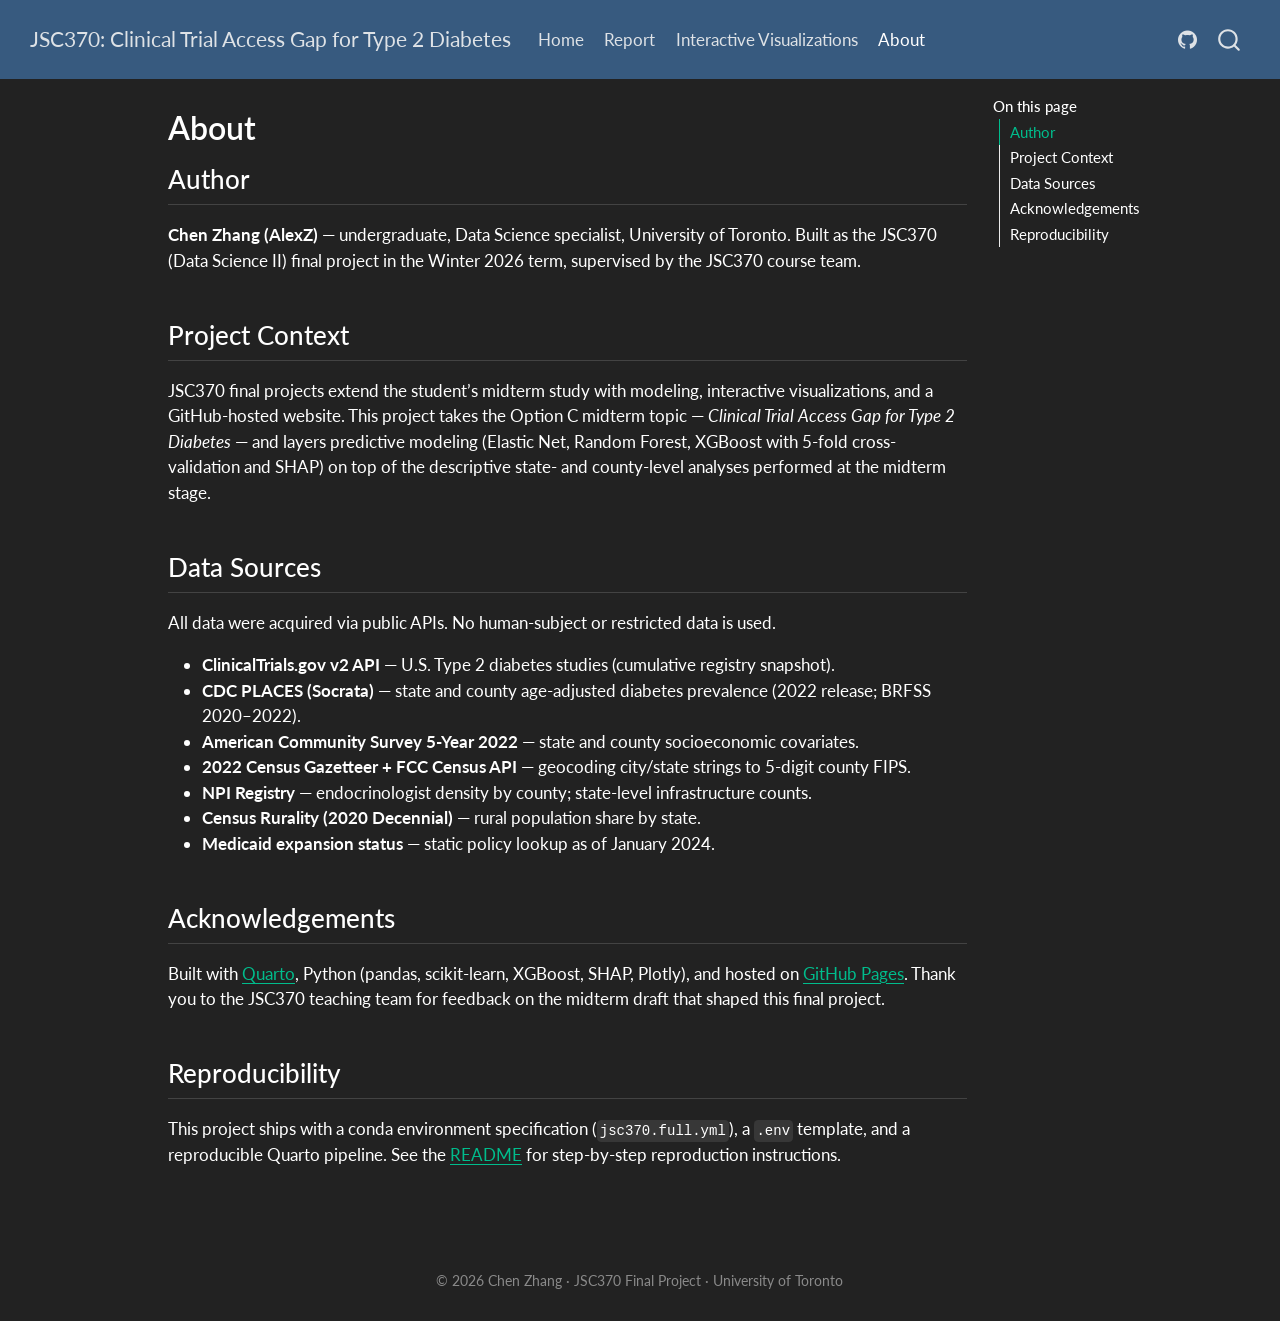
==== docs/about.html @ 354aac94 "feat: scaffold Quarto website for JSC370 final project Adds the multi-page site skeleton that will h" ====
<!DOCTYPE html>
<html xmlns="http://www.w3.org/1999/xhtml" lang="en" xml:lang="en"><head>

<meta charset="utf-8">
<meta name="generator" content="quarto-1.8.26">

<meta name="viewport" content="width=device-width, initial-scale=1.0, user-scalable=yes">


<title>About – JSC370: Clinical Trial Access Gap for Type 2 Diabetes</title>
<style>
code{white-space: pre-wrap;}
span.smallcaps{font-variant: small-caps;}
div.columns{display: flex; gap: min(4vw, 1.5em);}
div.column{flex: auto; overflow-x: auto;}
div.hanging-indent{margin-left: 1.5em; text-indent: -1.5em;}
ul.task-list{list-style: none;}
ul.task-list li input[type="checkbox"] {
  width: 0.8em;
  margin: 0 0.8em 0.2em -1em; /* quarto-specific, see https://github.com/quarto-dev/quarto-cli/issues/4556 */ 
  vertical-align: middle;
}
</style>


<script src="site_libs/quarto-nav/quarto-nav.js"></script>
<script src="site_libs/quarto-nav/headroom.min.js"></script>
<script src="site_libs/clipboard/clipboard.min.js"></script>
<script src="site_libs/quarto-search/autocomplete.umd.js"></script>
<script src="site_libs/quarto-search/fuse.min.js"></script>
<script src="site_libs/quarto-search/quarto-search.js"></script>
<meta name="quarto:offset" content="./">
<script src="site_libs/quarto-html/quarto.js" type="module"></script>
<script src="site_libs/quarto-html/tabsets/tabsets.js" type="module"></script>
<script src="site_libs/quarto-html/axe/axe-check.js" type="module"></script>
<script src="site_libs/quarto-html/popper.min.js"></script>
<script src="site_libs/quarto-html/tippy.umd.min.js"></script>
<script src="site_libs/quarto-html/anchor.min.js"></script>
<link href="site_libs/quarto-html/tippy.css" rel="stylesheet">
<link href="site_libs/quarto-html/quarto-syntax-highlighting-dark-b758ccaa5987ceb1b75504551e579abf.css" rel="stylesheet" id="quarto-text-highlighting-styles">
<script src="site_libs/bootstrap/bootstrap.min.js"></script>
<link href="site_libs/bootstrap/bootstrap-icons.css" rel="stylesheet">
<link href="site_libs/bootstrap/bootstrap-2ec1ecde4794cf0ca2676fdbadd3167b.min.css" rel="stylesheet" append-hash="true" id="quarto-bootstrap" data-mode="dark">
<script id="quarto-search-options" type="application/json">{
  "location": "navbar",
  "copy-button": false,
  "collapse-after": 3,
  "panel-placement": "end",
  "type": "overlay",
  "limit": 50,
  "keyboard-shortcut": [
    "f",
    "/",
    "s"
  ],
  "show-item-context": false,
  "language": {
    "search-no-results-text": "No results",
    "search-matching-documents-text": "matching documents",
    "search-copy-link-title": "Copy link to search",
    "search-hide-matches-text": "Hide additional matches",
    "search-more-match-text": "more match in this document",
    "search-more-matches-text": "more matches in this document",
    "search-clear-button-title": "Clear",
    "search-text-placeholder": "",
    "search-detached-cancel-button-title": "Cancel",
    "search-submit-button-title": "Submit",
    "search-label": "Search"
  }
}</script>


<link rel="stylesheet" href="styles.css">
</head>

<body class="nav-fixed quarto-light">

<div id="quarto-search-results"></div>
  <header id="quarto-header" class="headroom fixed-top">
    <nav class="navbar navbar-expand-lg " data-bs-theme="dark">
      <div class="navbar-container container-fluid">
      <div class="navbar-brand-container mx-auto">
    <a class="navbar-brand" href="./index.html">
    <span class="navbar-title">JSC370: Clinical Trial Access Gap for Type 2 Diabetes</span>
    </a>
  </div>
            <div id="quarto-search" class="" title="Search"></div>
          <button class="navbar-toggler" type="button" data-bs-toggle="collapse" data-bs-target="#navbarCollapse" aria-controls="navbarCollapse" role="menu" aria-expanded="false" aria-label="Toggle navigation" onclick="if (window.quartoToggleHeadroom) { window.quartoToggleHeadroom(); }">
  <span class="navbar-toggler-icon"></span>
</button>
          <div class="collapse navbar-collapse" id="navbarCollapse">
            <ul class="navbar-nav navbar-nav-scroll me-auto">
  <li class="nav-item">
    <a class="nav-link" href="./index.html"> 
<span class="menu-text">Home</span></a>
  </li>  
  <li class="nav-item">
    <a class="nav-link" href="./writing-report.html"> 
<span class="menu-text">Report</span></a>
  </li>  
  <li class="nav-item">
    <a class="nav-link" href="./viz.html"> 
<span class="menu-text">Interactive Visualizations</span></a>
  </li>  
  <li class="nav-item">
    <a class="nav-link active" href="./about.html" aria-current="page"> 
<span class="menu-text">About</span></a>
  </li>  
</ul>
            <ul class="navbar-nav navbar-nav-scroll ms-auto">
  <li class="nav-item compact">
    <a class="nav-link" href="https://github.com/shifosss/JSC370-Midterm-Proj" target="_blank"> <i class="bi bi-github" role="img">
</i> 
<span class="menu-text"></span></a>
  </li>  
</ul>
          </div> <!-- /navcollapse -->
            <div class="quarto-navbar-tools">
</div>
      </div> <!-- /container-fluid -->
    </nav>
</header>
<!-- content -->
<div id="quarto-content" class="quarto-container page-columns page-rows-contents page-layout-article page-navbar">
<!-- sidebar -->
<!-- margin-sidebar -->
    <div id="quarto-margin-sidebar" class="sidebar margin-sidebar">
        <nav id="TOC" role="doc-toc" class="toc-active">
    <h2 id="toc-title">On this page</h2>
   
  <ul>
  <li><a href="#author" id="toc-author" class="nav-link active" data-scroll-target="#author">Author</a></li>
  <li><a href="#project-context" id="toc-project-context" class="nav-link" data-scroll-target="#project-context">Project Context</a></li>
  <li><a href="#data-sources" id="toc-data-sources" class="nav-link" data-scroll-target="#data-sources">Data Sources</a></li>
  <li><a href="#acknowledgements" id="toc-acknowledgements" class="nav-link" data-scroll-target="#acknowledgements">Acknowledgements</a></li>
  <li><a href="#reproducibility" id="toc-reproducibility" class="nav-link" data-scroll-target="#reproducibility">Reproducibility</a></li>
  </ul>
</nav>
    </div>
<!-- main -->
<main class="content" id="quarto-document-content">

<header id="title-block-header" class="quarto-title-block default">
<div class="quarto-title">
<h1 class="title">About</h1>
</div>



<div class="quarto-title-meta">

    
  
    
  </div>
  


</header>


<section id="author" class="level2">
<h2 class="anchored" data-anchor-id="author">Author</h2>
<p><strong>Chen Zhang (AlexZ)</strong> — undergraduate, Data Science specialist, University of Toronto. Built as the JSC370 (Data Science II) final project in the Winter 2026 term, supervised by the JSC370 course team.</p>
</section>
<section id="project-context" class="level2">
<h2 class="anchored" data-anchor-id="project-context">Project Context</h2>
<p>JSC370 final projects extend the student’s midterm study with modeling, interactive visualizations, and a GitHub-hosted website. This project takes the Option C midterm topic — <em>Clinical Trial Access Gap for Type 2 Diabetes</em> — and layers predictive modeling (Elastic Net, Random Forest, XGBoost with 5-fold cross-validation and SHAP) on top of the descriptive state- and county-level analyses performed at the midterm stage.</p>
</section>
<section id="data-sources" class="level2">
<h2 class="anchored" data-anchor-id="data-sources">Data Sources</h2>
<p>All data were acquired via public APIs. No human-subject or restricted data is used.</p>
<ul>
<li><strong>ClinicalTrials.gov v2 API</strong> — U.S. Type 2 diabetes studies (cumulative registry snapshot).</li>
<li><strong>CDC PLACES (Socrata)</strong> — state and county age-adjusted diabetes prevalence (2022 release; BRFSS 2020–2022).</li>
<li><strong>American Community Survey 5-Year 2022</strong> — state and county socioeconomic covariates.</li>
<li><strong>2022 Census Gazetteer + FCC Census API</strong> — geocoding city/state strings to 5-digit county FIPS.</li>
<li><strong>NPI Registry</strong> — endocrinologist density by county; state-level infrastructure counts.</li>
<li><strong>Census Rurality (2020 Decennial)</strong> — rural population share by state.</li>
<li><strong>Medicaid expansion status</strong> — static policy lookup as of January 2024.</li>
</ul>
</section>
<section id="acknowledgements" class="level2">
<h2 class="anchored" data-anchor-id="acknowledgements">Acknowledgements</h2>
<p>Built with <a href="https://quarto.org/">Quarto</a>, Python (pandas, scikit-learn, XGBoost, SHAP, Plotly), and hosted on <a href="https://pages.github.com/">GitHub Pages</a>. Thank you to the JSC370 teaching team for feedback on the midterm draft that shaped this final project.</p>
</section>
<section id="reproducibility" class="level2">
<h2 class="anchored" data-anchor-id="reproducibility">Reproducibility</h2>
<p>This project ships with a conda environment specification (<code>jsc370.full.yml</code>), a <code>.env</code> template, and a reproducible Quarto pipeline. See the <a href="https://github.com/shifosss/JSC370-Midterm-Proj">README</a> for step-by-step reproduction instructions.</p>


</section>

</main> <!-- /main -->
<script id="quarto-html-after-body" type="application/javascript">
  window.document.addEventListener("DOMContentLoaded", function (event) {
    const icon = "";
    const anchorJS = new window.AnchorJS();
    anchorJS.options = {
      placement: 'right',
      icon: icon
    };
    anchorJS.add('.anchored');
    const isCodeAnnotation = (el) => {
      for (const clz of el.classList) {
        if (clz.startsWith('code-annotation-')) {                     
          return true;
        }
      }
      return false;
    }
    const onCopySuccess = function(e) {
      // button target
      const button = e.trigger;
      // don't keep focus
      button.blur();
      // flash "checked"
      button.classList.add('code-copy-button-checked');
      var currentTitle = button.getAttribute("title");
      button.setAttribute("title", "Copied!");
      let tooltip;
      if (window.bootstrap) {
        button.setAttribute("data-bs-toggle", "tooltip");
        button.setAttribute("data-bs-placement", "left");
        button.setAttribute("data-bs-title", "Copied!");
        tooltip = new bootstrap.Tooltip(button, 
          { trigger: "manual", 
            customClass: "code-copy-button-tooltip",
            offset: [0, -8]});
        tooltip.show();    
      }
      setTimeout(function() {
        if (tooltip) {
          tooltip.hide();
          button.removeAttribute("data-bs-title");
          button.removeAttribute("data-bs-toggle");
          button.removeAttribute("data-bs-placement");
        }
        button.setAttribute("title", currentTitle);
        button.classList.remove('code-copy-button-checked');
      }, 1000);
      // clear code selection
      e.clearSelection();
    }
    const getTextToCopy = function(trigger) {
      const outerScaffold = trigger.parentElement.cloneNode(true);
      const codeEl = outerScaffold.querySelector('code');
      for (const childEl of codeEl.children) {
        if (isCodeAnnotation(childEl)) {
          childEl.remove();
        }
      }
      return codeEl.innerText;
    }
    const clipboard = new window.ClipboardJS('.code-copy-button:not([data-in-quarto-modal])', {
      text: getTextToCopy
    });
    clipboard.on('success', onCopySuccess);
    if (window.document.getElementById('quarto-embedded-source-code-modal')) {
      const clipboardModal = new window.ClipboardJS('.code-copy-button[data-in-quarto-modal]', {
        text: getTextToCopy,
        container: window.document.getElementById('quarto-embedded-source-code-modal')
      });
      clipboardModal.on('success', onCopySuccess);
    }
      var localhostRegex = new RegExp(/^(?:http|https):\/\/localhost\:?[0-9]*\//);
      var mailtoRegex = new RegExp(/^mailto:/);
        var filterRegex = new RegExp('/' + window.location.host + '/');
      var isInternal = (href) => {
          return filterRegex.test(href) || localhostRegex.test(href) || mailtoRegex.test(href);
      }
      // Inspect non-navigation links and adorn them if external
     var links = window.document.querySelectorAll('a[href]:not(.nav-link):not(.navbar-brand):not(.toc-action):not(.sidebar-link):not(.sidebar-item-toggle):not(.pagination-link):not(.no-external):not([aria-hidden]):not(.dropdown-item):not(.quarto-navigation-tool):not(.about-link)');
      for (var i=0; i<links.length; i++) {
        const link = links[i];
        if (!isInternal(link.href)) {
          // undo the damage that might have been done by quarto-nav.js in the case of
          // links that we want to consider external
          if (link.dataset.originalHref !== undefined) {
            link.href = link.dataset.originalHref;
          }
        }
      }
    function tippyHover(el, contentFn, onTriggerFn, onUntriggerFn) {
      const config = {
        allowHTML: true,
        maxWidth: 500,
        delay: 100,
        arrow: false,
        appendTo: function(el) {
            return el.parentElement;
        },
        interactive: true,
        interactiveBorder: 10,
        theme: 'quarto',
        placement: 'bottom-start',
      };
      if (contentFn) {
        config.content = contentFn;
      }
      if (onTriggerFn) {
        config.onTrigger = onTriggerFn;
      }
      if (onUntriggerFn) {
        config.onUntrigger = onUntriggerFn;
      }
      window.tippy(el, config); 
    }
    const noterefs = window.document.querySelectorAll('a[role="doc-noteref"]');
    for (var i=0; i<noterefs.length; i++) {
      const ref = noterefs[i];
      tippyHover(ref, function() {
        // use id or data attribute instead here
        let href = ref.getAttribute('data-footnote-href') || ref.getAttribute('href');
        try { href = new URL(href).hash; } catch {}
        const id = href.replace(/^#\/?/, "");
        const note = window.document.getElementById(id);
        if (note) {
          return note.innerHTML;
        } else {
          return "";
        }
      });
    }
    const xrefs = window.document.querySelectorAll('a.quarto-xref');
    const processXRef = (id, note) => {
      // Strip column container classes
      const stripColumnClz = (el) => {
        el.classList.remove("page-full", "page-columns");
        if (el.children) {
          for (const child of el.children) {
            stripColumnClz(child);
          }
        }
      }
      stripColumnClz(note)
      if (id === null || id.startsWith('sec-')) {
        // Special case sections, only their first couple elements
        const container = document.createElement("div");
        if (note.children && note.children.length > 2) {
          container.appendChild(note.children[0].cloneNode(true));
          for (let i = 1; i < note.children.length; i++) {
            const child = note.children[i];
            if (child.tagName === "P" && child.innerText === "") {
              continue;
            } else {
              container.appendChild(child.cloneNode(true));
              break;
            }
          }
          if (window.Quarto?.typesetMath) {
            window.Quarto.typesetMath(container);
          }
          return container.innerHTML
        } else {
          if (window.Quarto?.typesetMath) {
            window.Quarto.typesetMath(note);
          }
          return note.innerHTML;
        }
      } else {
        // Remove any anchor links if they are present
        const anchorLink = note.querySelector('a.anchorjs-link');
        if (anchorLink) {
          anchorLink.remove();
        }
        if (window.Quarto?.typesetMath) {
          window.Quarto.typesetMath(note);
        }
        if (note.classList.contains("callout")) {
          return note.outerHTML;
        } else {
          return note.innerHTML;
        }
      }
    }
    for (var i=0; i<xrefs.length; i++) {
      const xref = xrefs[i];
      tippyHover(xref, undefined, function(instance) {
        instance.disable();
        let url = xref.getAttribute('href');
        let hash = undefined; 
        if (url.startsWith('#')) {
          hash = url;
        } else {
          try { hash = new URL(url).hash; } catch {}
        }
        if (hash) {
          const id = hash.replace(/^#\/?/, "");
          const note = window.document.getElementById(id);
          if (note !== null) {
            try {
              const html = processXRef(id, note.cloneNode(true));
              instance.setContent(html);
            } finally {
              instance.enable();
              instance.show();
            }
          } else {
            // See if we can fetch this
            fetch(url.split('#')[0])
            .then(res => res.text())
            .then(html => {
              const parser = new DOMParser();
              const htmlDoc = parser.parseFromString(html, "text/html");
              const note = htmlDoc.getElementById(id);
              if (note !== null) {
                const html = processXRef(id, note);
                instance.setContent(html);
              } 
            }).finally(() => {
              instance.enable();
              instance.show();
            });
          }
        } else {
          // See if we can fetch a full url (with no hash to target)
          // This is a special case and we should probably do some content thinning / targeting
          fetch(url)
          .then(res => res.text())
          .then(html => {
            const parser = new DOMParser();
            const htmlDoc = parser.parseFromString(html, "text/html");
            const note = htmlDoc.querySelector('main.content');
            if (note !== null) {
              // This should only happen for chapter cross references
              // (since there is no id in the URL)
              // remove the first header
              if (note.children.length > 0 && note.children[0].tagName === "HEADER") {
                note.children[0].remove();
              }
              const html = processXRef(null, note);
              instance.setContent(html);
            } 
          }).finally(() => {
            instance.enable();
            instance.show();
          });
        }
      }, function(instance) {
      });
    }
        let selectedAnnoteEl;
        const selectorForAnnotation = ( cell, annotation) => {
          let cellAttr = 'data-code-cell="' + cell + '"';
          let lineAttr = 'data-code-annotation="' +  annotation + '"';
          const selector = 'span[' + cellAttr + '][' + lineAttr + ']';
          return selector;
        }
        const selectCodeLines = (annoteEl) => {
          const doc = window.document;
          const targetCell = annoteEl.getAttribute("data-target-cell");
          const targetAnnotation = annoteEl.getAttribute("data-target-annotation");
          const annoteSpan = window.document.querySelector(selectorForAnnotation(targetCell, targetAnnotation));
          const lines = annoteSpan.getAttribute("data-code-lines").split(",");
          const lineIds = lines.map((line) => {
            return targetCell + "-" + line;
          })
          let top = null;
          let height = null;
          let parent = null;
          if (lineIds.length > 0) {
              //compute the position of the single el (top and bottom and make a div)
              const el = window.document.getElementById(lineIds[0]);
              top = el.offsetTop;
              height = el.offsetHeight;
              parent = el.parentElement.parentElement;
            if (lineIds.length > 1) {
              const lastEl = window.document.getElementById(lineIds[lineIds.length - 1]);
              const bottom = lastEl.offsetTop + lastEl.offsetHeight;
              height = bottom - top;
            }
            if (top !== null && height !== null && parent !== null) {
              // cook up a div (if necessary) and position it 
              let div = window.document.getElementById("code-annotation-line-highlight");
              if (div === null) {
                div = window.document.createElement("div");
                div.setAttribute("id", "code-annotation-line-highlight");
                div.style.position = 'absolute';
                parent.appendChild(div);
              }
              div.style.top = top - 2 + "px";
              div.style.height = height + 4 + "px";
              div.style.left = 0;
              let gutterDiv = window.document.getElementById("code-annotation-line-highlight-gutter");
              if (gutterDiv === null) {
                gutterDiv = window.document.createElement("div");
                gutterDiv.setAttribute("id", "code-annotation-line-highlight-gutter");
                gutterDiv.style.position = 'absolute';
                const codeCell = window.document.getElementById(targetCell);
                const gutter = codeCell.querySelector('.code-annotation-gutter');
                gutter.appendChild(gutterDiv);
              }
              gutterDiv.style.top = top - 2 + "px";
              gutterDiv.style.height = height + 4 + "px";
            }
            selectedAnnoteEl = annoteEl;
          }
        };
        const unselectCodeLines = () => {
          const elementsIds = ["code-annotation-line-highlight", "code-annotation-line-highlight-gutter"];
          elementsIds.forEach((elId) => {
            const div = window.document.getElementById(elId);
            if (div) {
              div.remove();
            }
          });
          selectedAnnoteEl = undefined;
        };
          // Handle positioning of the toggle
      window.addEventListener(
        "resize",
        throttle(() => {
          elRect = undefined;
          if (selectedAnnoteEl) {
            selectCodeLines(selectedAnnoteEl);
          }
        }, 10)
      );
      function throttle(fn, ms) {
      let throttle = false;
      let timer;
        return (...args) => {
          if(!throttle) { // first call gets through
              fn.apply(this, args);
              throttle = true;
          } else { // all the others get throttled
              if(timer) clearTimeout(timer); // cancel #2
              timer = setTimeout(() => {
                fn.apply(this, args);
                timer = throttle = false;
              }, ms);
          }
        };
      }
        // Attach click handler to the DT
        const annoteDls = window.document.querySelectorAll('dt[data-target-cell]');
        for (const annoteDlNode of annoteDls) {
          annoteDlNode.addEventListener('click', (event) => {
            const clickedEl = event.target;
            if (clickedEl !== selectedAnnoteEl) {
              unselectCodeLines();
              const activeEl = window.document.querySelector('dt[data-target-cell].code-annotation-active');
              if (activeEl) {
                activeEl.classList.remove('code-annotation-active');
              }
              selectCodeLines(clickedEl);
              clickedEl.classList.add('code-annotation-active');
            } else {
              // Unselect the line
              unselectCodeLines();
              clickedEl.classList.remove('code-annotation-active');
            }
          });
        }
    const findCites = (el) => {
      const parentEl = el.parentElement;
      if (parentEl) {
        const cites = parentEl.dataset.cites;
        if (cites) {
          return {
            el,
            cites: cites.split(' ')
          };
        } else {
          return findCites(el.parentElement)
        }
      } else {
        return undefined;
      }
    };
    var bibliorefs = window.document.querySelectorAll('a[role="doc-biblioref"]');
    for (var i=0; i<bibliorefs.length; i++) {
      const ref = bibliorefs[i];
      const citeInfo = findCites(ref);
      if (citeInfo) {
        tippyHover(citeInfo.el, function() {
          var popup = window.document.createElement('div');
          citeInfo.cites.forEach(function(cite) {
            var citeDiv = window.document.createElement('div');
            citeDiv.classList.add('hanging-indent');
            citeDiv.classList.add('csl-entry');
            var biblioDiv = window.document.getElementById('ref-' + cite);
            if (biblioDiv) {
              citeDiv.innerHTML = biblioDiv.innerHTML;
            }
            popup.appendChild(citeDiv);
          });
          return popup.innerHTML;
        });
      }
    }
  });
  </script>
</div> <!-- /content -->
<footer class="footer">
  <div class="nav-footer">
    <div class="nav-footer-left">
      &nbsp;
    </div>   
    <div class="nav-footer-center">
<p>© 2026 Chen Zhang · JSC370 Final Project · University of Toronto</p>
</div>
    <div class="nav-footer-right">
      &nbsp;
    </div>
  </div>
</footer>




</body></html>
---- docs/site_libs/quarto-html/tippy.css ----
.tippy-box[data-animation=fade][data-state=hidden]{opacity:0}[data-tippy-root]{max-width:calc(100vw - 10px)}.tippy-box{position:relative;background-color:#333;color:#fff;border-radius:4px;font-size:14px;line-height:1.4;white-space:normal;outline:0;transition-property:transform,visibility,opacity}.tippy-box[data-placement^=top]>.tippy-arrow{bottom:0}.tippy-box[data-placement^=top]>.tippy-arrow:before{bottom:-7px;left:0;border-width:8px 8px 0;border-top-color:initial;transform-origin:center top}.tippy-box[data-placement^=bottom]>.tippy-arrow{top:0}.tippy-box[data-placement^=bottom]>.tippy-arrow:before{top:-7px;left:0;border-width:0 8px 8px;border-bottom-color:initial;transform-origin:center bottom}.tippy-box[data-placement^=left]>.tippy-arrow{right:0}.tippy-box[data-placement^=left]>.tippy-arrow:before{border-width:8px 0 8px 8px;border-left-color:initial;right:-7px;transform-origin:center left}.tippy-box[data-placement^=right]>.tippy-arrow{left:0}.tippy-box[data-placement^=right]>.tippy-arrow:before{left:-7px;border-width:8px 8px 8px 0;border-right-color:initial;transform-origin:center right}.tippy-box[data-inertia][data-state=visible]{transition-timing-function:cubic-bezier(.54,1.5,.38,1.11)}.tippy-arrow{width:16px;height:16px;color:#333}.tippy-arrow:before{content:"";position:absolute;border-color:transparent;border-style:solid}.tippy-content{position:relative;padding:5px 9px;z-index:1}
---- docs/styles.css ----
/* JSC370 Final Project — site styles */

h1, h1.title {
  font-size: 32px;
  font-weight: 600;
}

h2 {
  font-size: 26px;
  font-weight: 500;
  margin-top: 1.8em;
}

h3 {
  font-size: 20px;
  font-weight: 500;
}

h4 {
  font-size: 17px;
}

.subtitle {
  font-size: 18px;
  font-weight: 300;
  opacity: 0.9;
}

img {
  display: block;
  margin: 1em auto;
  max-width: 100%;
}

.quarto-title-meta,
.quarto-title-meta-author,
.quarto-title-meta-heading {
  opacity: 0.75;
}

blockquote {
  border-left: 3px solid #5dade2;
  padding: 0.3em 1em;
  margin: 1.2em 0;
  background: rgba(93, 173, 226, 0.08);
}

table {
  margin: 1em auto;
}

th {
  font-weight: 600;
}

code {
  font-size: 14px;
}

figcaption, .figure-caption {
  font-size: 14px;
  opacity: 0.85;
  text-align: center;
  margin-top: 0.5em;
}
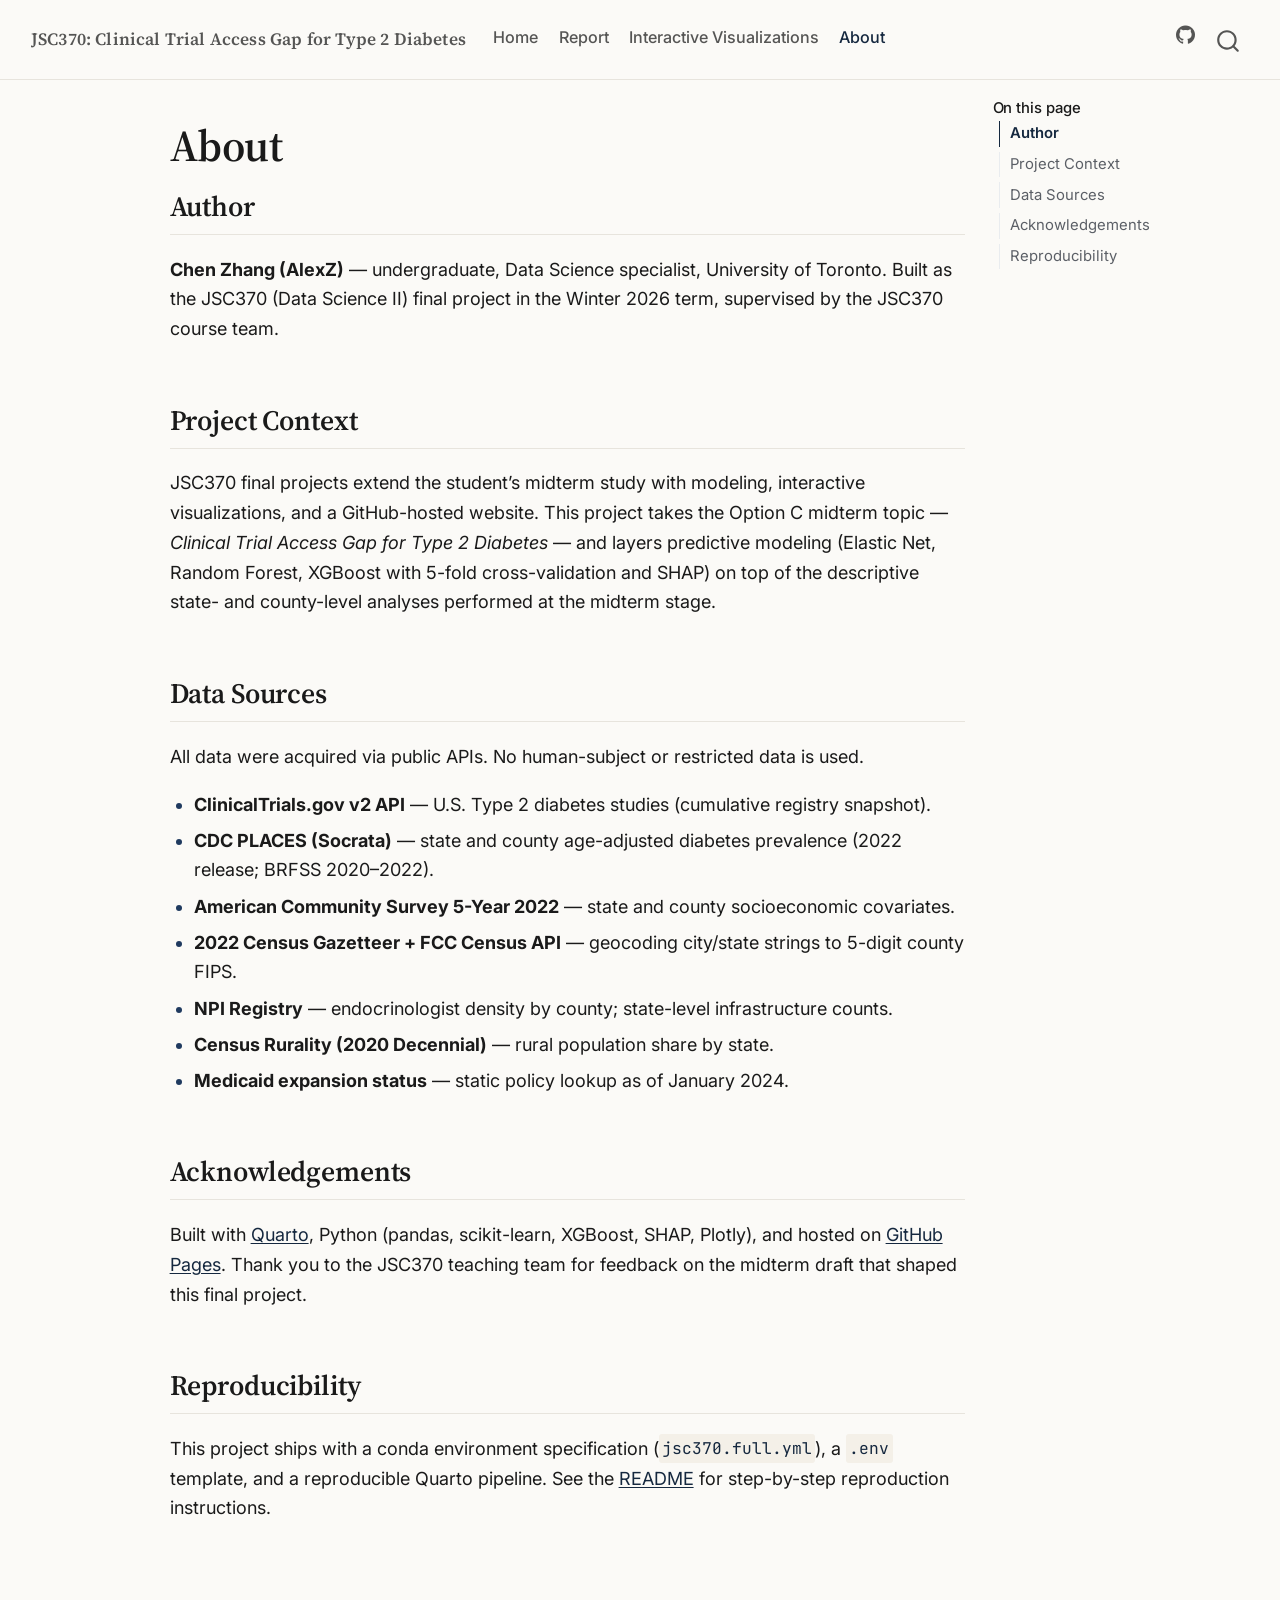
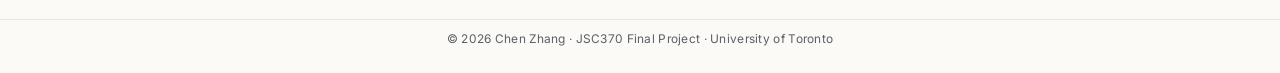
==== commit 246974f2: "feat(site): modernize site theme to academic light style Swap the site theme from Bootswatch `darkly" ====
--- a/docs/about.html
+++ b/docs/about.html
@@ -37,10 +37,10 @@
 <script src="site_libs/quarto-html/tippy.umd.min.js"></script>
 <script src="site_libs/quarto-html/anchor.min.js"></script>
 <link href="site_libs/quarto-html/tippy.css" rel="stylesheet">
-<link href="site_libs/quarto-html/quarto-syntax-highlighting-dark-b758ccaa5987ceb1b75504551e579abf.css" rel="stylesheet" id="quarto-text-highlighting-styles">
+<link href="site_libs/quarto-html/quarto-syntax-highlighting-073bf2f059d922ccedef44d6b9c89c1d.css" rel="stylesheet" id="quarto-text-highlighting-styles">
 <script src="site_libs/bootstrap/bootstrap.min.js"></script>
 <link href="site_libs/bootstrap/bootstrap-icons.css" rel="stylesheet">
-<link href="site_libs/bootstrap/bootstrap-2ec1ecde4794cf0ca2676fdbadd3167b.min.css" rel="stylesheet" append-hash="true" id="quarto-bootstrap" data-mode="dark">
+<link href="site_libs/bootstrap/bootstrap-3589c2f63e4191a66baddaf52dedbade.min.css" rel="stylesheet" append-hash="true" id="quarto-bootstrap" data-mode="light">
 <script id="quarto-search-options" type="application/json">{
   "location": "navbar",
   "copy-button": false,
--- a/docs/site_libs/quarto-html/quarto-syntax-highlighting-073bf2f059d922ccedef44d6b9c89c1d.css
+++ b/docs/site_libs/quarto-html/quarto-syntax-highlighting-073bf2f059d922ccedef44d6b9c89c1d.css
@@ -0,0 +1,236 @@
+/* quarto syntax highlight colors */
+:root {
+  --quarto-hl-ot-color: #003B4F;
+  --quarto-hl-at-color: #657422;
+  --quarto-hl-ss-color: #20794D;
+  --quarto-hl-an-color: #5E5E5E;
+  --quarto-hl-fu-color: #4758AB;
+  --quarto-hl-st-color: #20794D;
+  --quarto-hl-cf-color: #003B4F;
+  --quarto-hl-op-color: #5E5E5E;
+  --quarto-hl-er-color: #AD0000;
+  --quarto-hl-bn-color: #AD0000;
+  --quarto-hl-al-color: #AD0000;
+  --quarto-hl-va-color: #111111;
+  --quarto-hl-bu-color: inherit;
+  --quarto-hl-ex-color: inherit;
+  --quarto-hl-pp-color: #AD0000;
+  --quarto-hl-in-color: #5E5E5E;
+  --quarto-hl-vs-color: #20794D;
+  --quarto-hl-wa-color: #5E5E5E;
+  --quarto-hl-do-color: #5E5E5E;
+  --quarto-hl-im-color: #00769E;
+  --quarto-hl-ch-color: #20794D;
+  --quarto-hl-dt-color: #AD0000;
+  --quarto-hl-fl-color: #AD0000;
+  --quarto-hl-co-color: #5E5E5E;
+  --quarto-hl-cv-color: #5E5E5E;
+  --quarto-hl-cn-color: #8f5902;
+  --quarto-hl-sc-color: #5E5E5E;
+  --quarto-hl-dv-color: #AD0000;
+  --quarto-hl-kw-color: #003B4F;
+}
+
+/* other quarto variables */
+:root {
+  --quarto-font-monospace: "JetBrains Mono", "Source Code Pro", ui-monospace, Menlo, Consolas, monospace;
+}
+
+/* syntax highlight based on Pandoc's rules */
+pre > code.sourceCode > span {
+  color: #003B4F;
+}
+
+code.sourceCode > span {
+  color: #003B4F;
+}
+
+div.sourceCode,
+div.sourceCode pre.sourceCode {
+  color: #003B4F;
+}
+
+/* Normal */
+code span {
+  color: #003B4F;
+}
+
+/* Alert */
+code span.al {
+  color: #AD0000;
+  font-style: inherit;
+}
+
+/* Annotation */
+code span.an {
+  color: #5E5E5E;
+  font-style: inherit;
+}
+
+/* Attribute */
+code span.at {
+  color: #657422;
+  font-style: inherit;
+}
+
+/* BaseN */
+code span.bn {
+  color: #AD0000;
+  font-style: inherit;
+}
+
+/* BuiltIn */
+code span.bu {
+  font-style: inherit;
+}
+
+/* ControlFlow */
+code span.cf {
+  color: #003B4F;
+  font-weight: bold;
+  font-style: inherit;
+}
+
+/* Char */
+code span.ch {
+  color: #20794D;
+  font-style: inherit;
+}
+
+/* Constant */
+code span.cn {
+  color: #8f5902;
+  font-style: inherit;
+}
+
+/* Comment */
+code span.co {
+  color: #5E5E5E;
+  font-style: inherit;
+}
+
+/* CommentVar */
+code span.cv {
+  color: #5E5E5E;
+  font-style: italic;
+}
+
+/* Documentation */
+code span.do {
+  color: #5E5E5E;
+  font-style: italic;
+}
+
+/* DataType */
+code span.dt {
+  color: #AD0000;
+  font-style: inherit;
+}
+
+/* DecVal */
+code span.dv {
+  color: #AD0000;
+  font-style: inherit;
+}
+
+/* Error */
+code span.er {
+  color: #AD0000;
+  font-style: inherit;
+}
+
+/* Extension */
+code span.ex {
+  font-style: inherit;
+}
+
+/* Float */
+code span.fl {
+  color: #AD0000;
+  font-style: inherit;
+}
+
+/* Function */
+code span.fu {
+  color: #4758AB;
+  font-style: inherit;
+}
+
+/* Import */
+code span.im {
+  color: #00769E;
+  font-style: inherit;
+}
+
+/* Information */
+code span.in {
+  color: #5E5E5E;
+  font-style: inherit;
+}
+
+/* Keyword */
+code span.kw {
+  color: #003B4F;
+  font-weight: bold;
+  font-style: inherit;
+}
+
+/* Operator */
+code span.op {
+  color: #5E5E5E;
+  font-style: inherit;
+}
+
+/* Other */
+code span.ot {
+  color: #003B4F;
+  font-style: inherit;
+}
+
+/* Preprocessor */
+code span.pp {
+  color: #AD0000;
+  font-style: inherit;
+}
+
+/* SpecialChar */
+code span.sc {
+  color: #5E5E5E;
+  font-style: inherit;
+}
+
+/* SpecialString */
+code span.ss {
+  color: #20794D;
+  font-style: inherit;
+}
+
+/* String */
+code span.st {
+  color: #20794D;
+  font-style: inherit;
+}
+
+/* Variable */
+code span.va {
+  color: #111111;
+  font-style: inherit;
+}
+
+/* VerbatimString */
+code span.vs {
+  color: #20794D;
+  font-style: inherit;
+}
+
+/* Warning */
+code span.wa {
+  color: #5E5E5E;
+  font-style: italic;
+}
+
+.prevent-inlining {
+  content: "</";
+}
+
+/*# sourceMappingURL=9aed6e755eff509f4475a75192fa3da7.css.map */
--- a/docs/styles.css
+++ b/docs/styles.css
@@ -1,65 +1,16 @@
-/* JSC370 Final Project — site styles */
+/* JSC370 Final Project — supplementary site styles */
+/* Primary styling lives in theme.scss. Keep overrides here minimal. */
 
-h1, h1.title {
-  font-size: 32px;
-  font-weight: 600;
-}
-
-h2 {
-  font-size: 26px;
-  font-weight: 500;
-  margin-top: 1.8em;
-}
-
-h3 {
-  font-size: 20px;
-  font-weight: 500;
-}
-
-h4 {
-  font-size: 17px;
-}
-
-.subtitle {
-  font-size: 18px;
-  font-weight: 300;
-  opacity: 0.9;
-}
-
-img {
-  display: block;
-  margin: 1em auto;
+/* Make Plotly charts breathe within the reading column */
+.plotly-graph-div {
+  margin: 1.4em auto;
   max-width: 100%;
 }
 
-.quarto-title-meta,
-.quarto-title-meta-author,
-.quarto-title-meta-heading {
-  opacity: 0.75;
+/* Print styling for anyone printing the HTML report */
+@media print {
+  .navbar, .page-footer, #TOC, nav#TOC { display: none !important; }
+  main, .content { max-width: 100% !important; }
+  a { color: inherit; text-decoration: none; }
+  figcaption { font-size: 11px; }
 }
-
-blockquote {
-  border-left: 3px solid #5dade2;
-  padding: 0.3em 1em;
-  margin: 1.2em 0;
-  background: rgba(93, 173, 226, 0.08);
-}
-
-table {
-  margin: 1em auto;
-}
-
-th {
-  font-weight: 600;
-}
-
-code {
-  font-size: 14px;
-}
-
-figcaption, .figure-caption {
-  font-size: 14px;
-  opacity: 0.85;
-  text-align: center;
-  margin-top: 0.5em;
-}
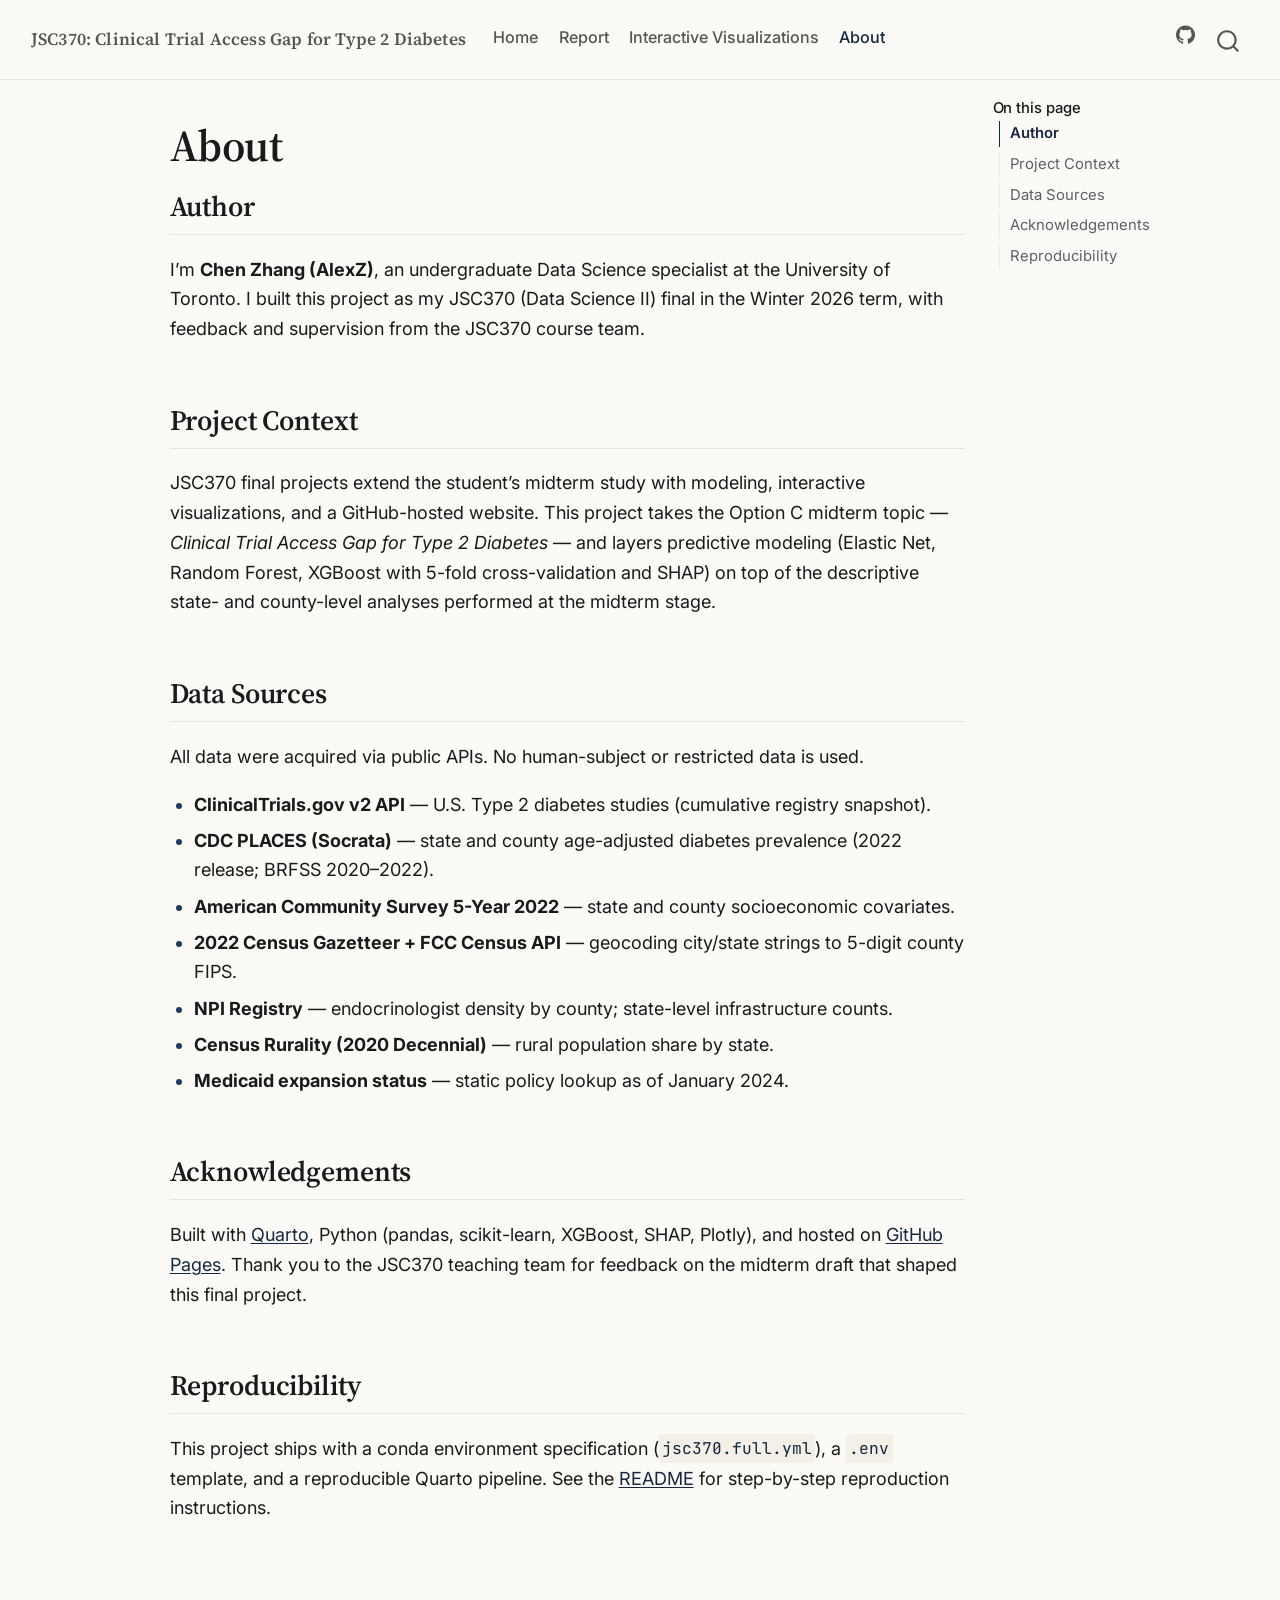
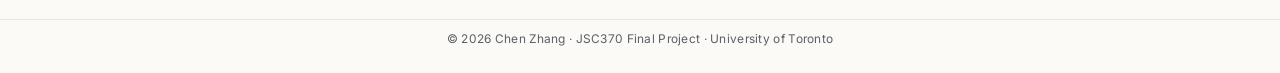
==== commit c9537e54: "docs(writing): humanize prose and re-render site Rewrote AI-flavored sections toward a flatter stude" ====
--- a/docs/about.html
+++ b/docs/about.html
@@ -161,7 +161,7 @@
 
 <section id="author" class="level2">
 <h2 class="anchored" data-anchor-id="author">Author</h2>
-<p><strong>Chen Zhang (AlexZ)</strong> — undergraduate, Data Science specialist, University of Toronto. Built as the JSC370 (Data Science II) final project in the Winter 2026 term, supervised by the JSC370 course team.</p>
+<p>I’m <strong>Chen Zhang (AlexZ)</strong>, an undergraduate Data Science specialist at the University of Toronto. I built this project as my JSC370 (Data Science II) final in the Winter 2026 term, with feedback and supervision from the JSC370 course team.</p>
 </section>
 <section id="project-context" class="level2">
 <h2 class="anchored" data-anchor-id="project-context">Project Context</h2>
